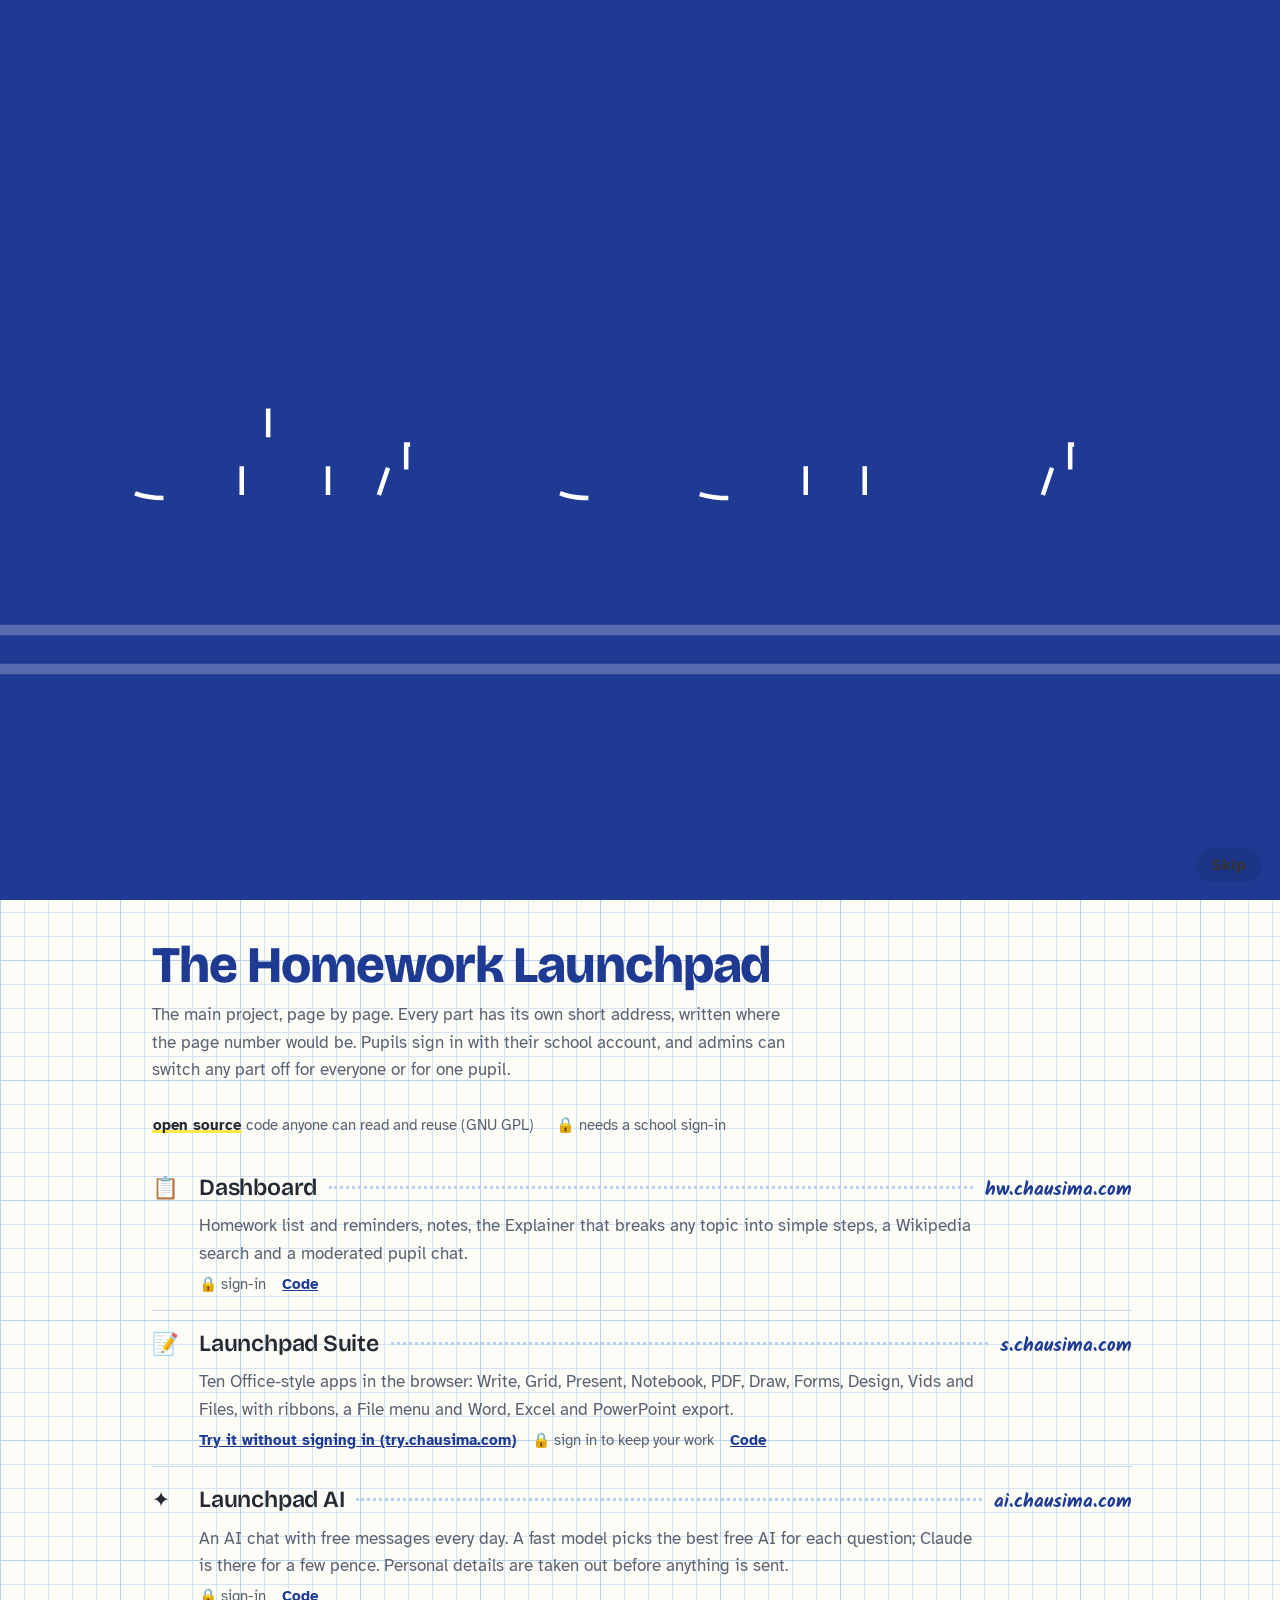
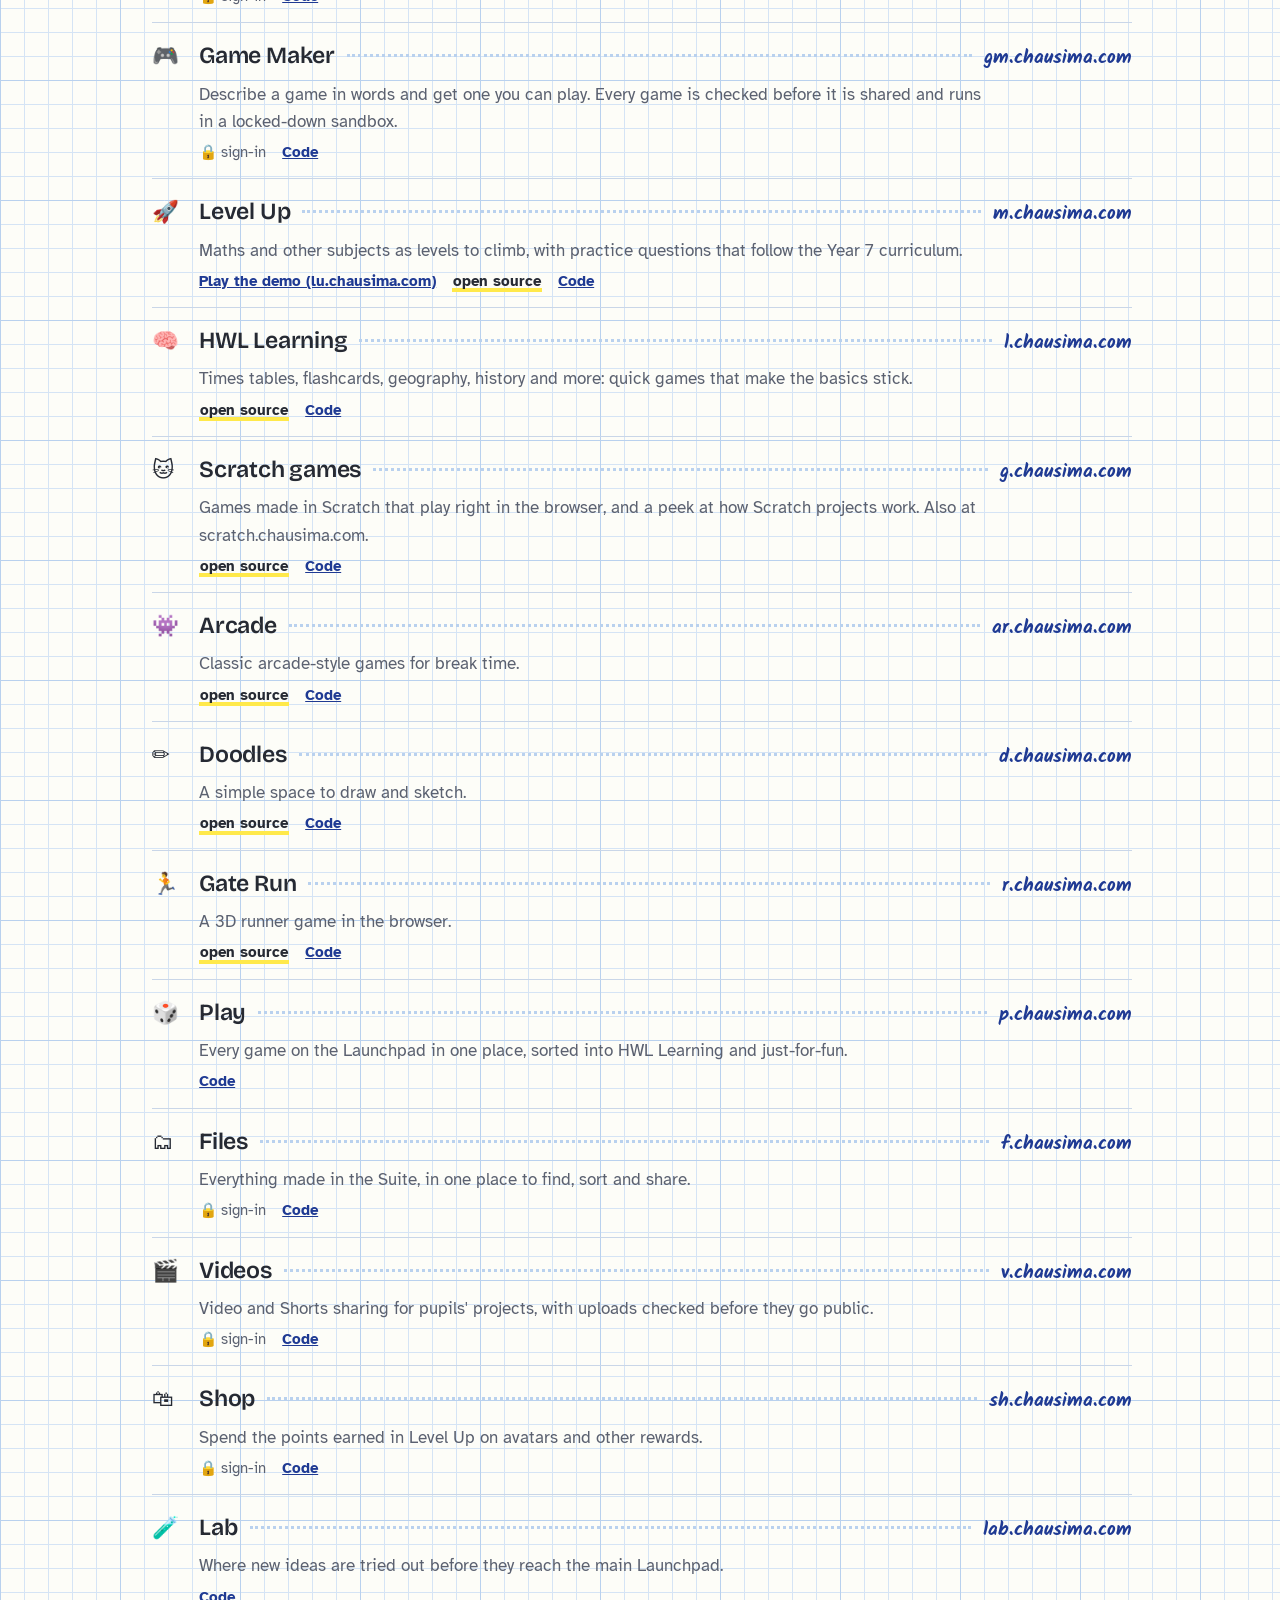
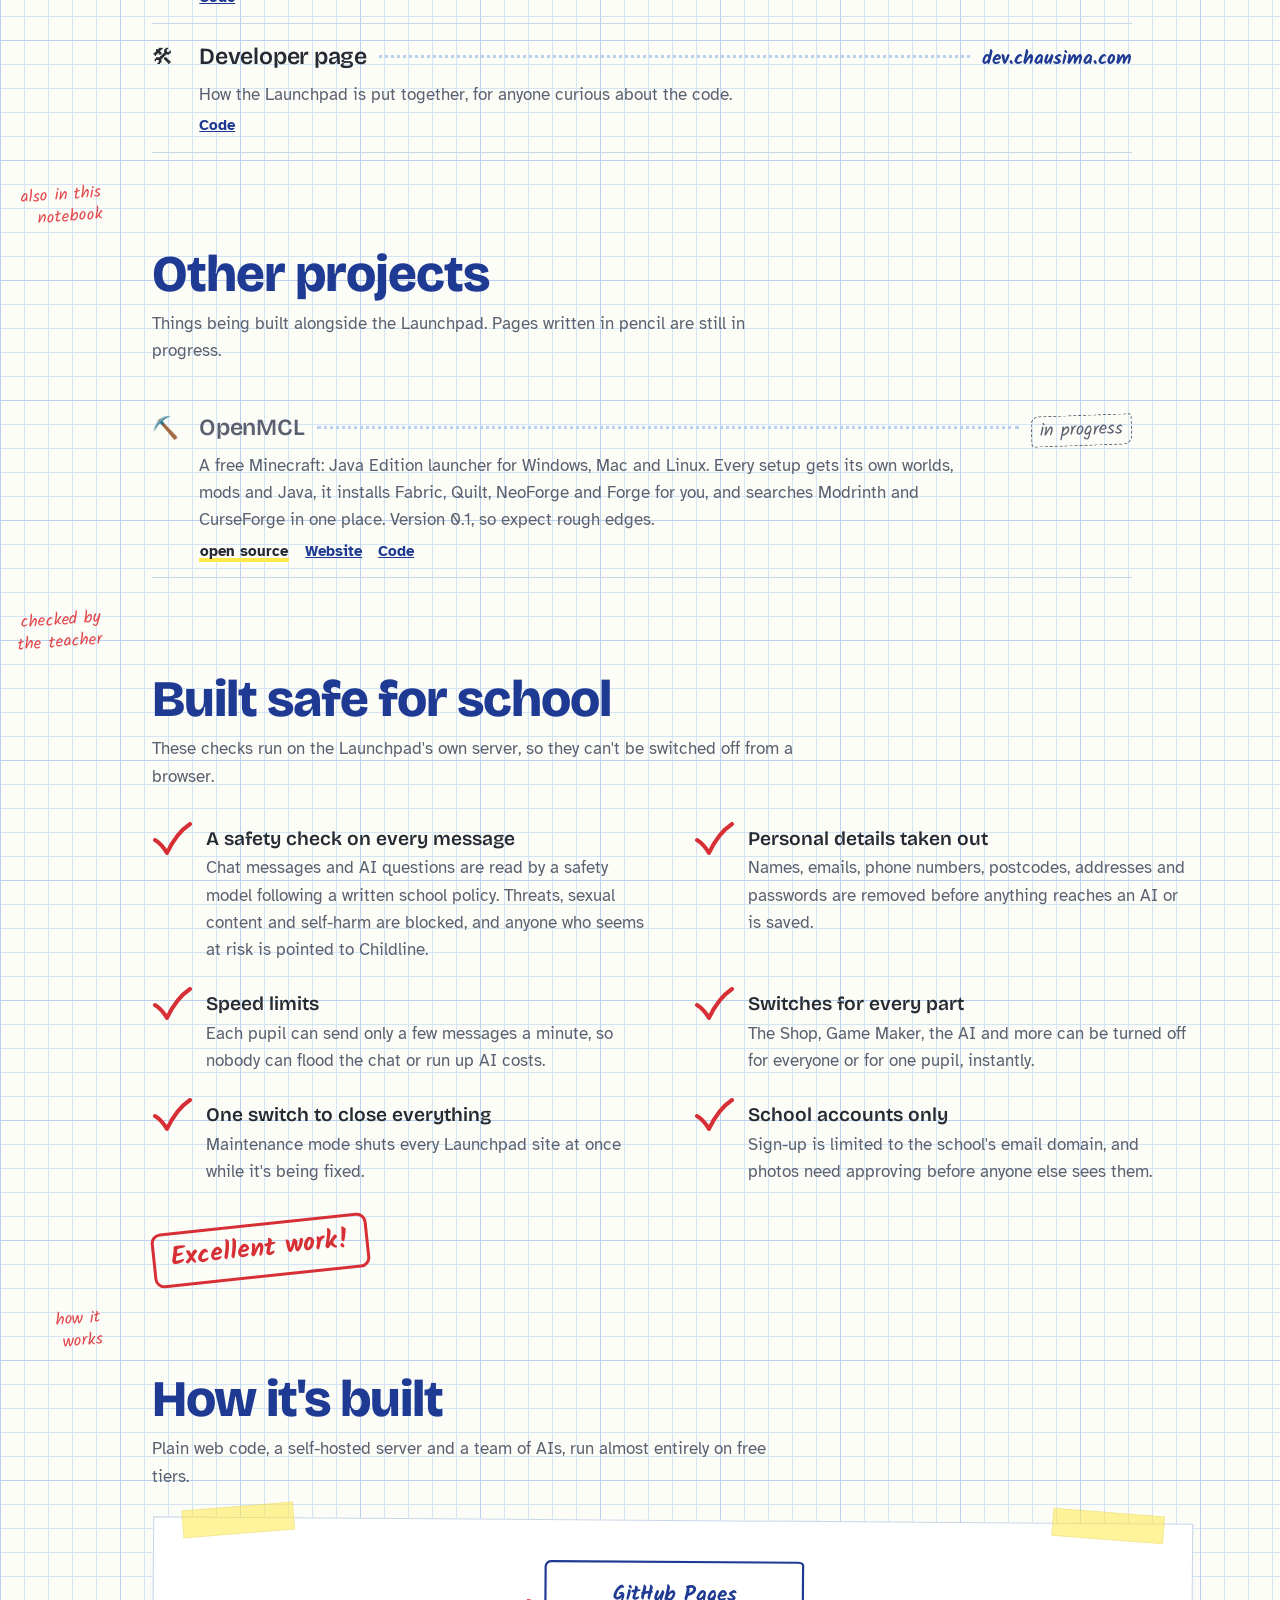
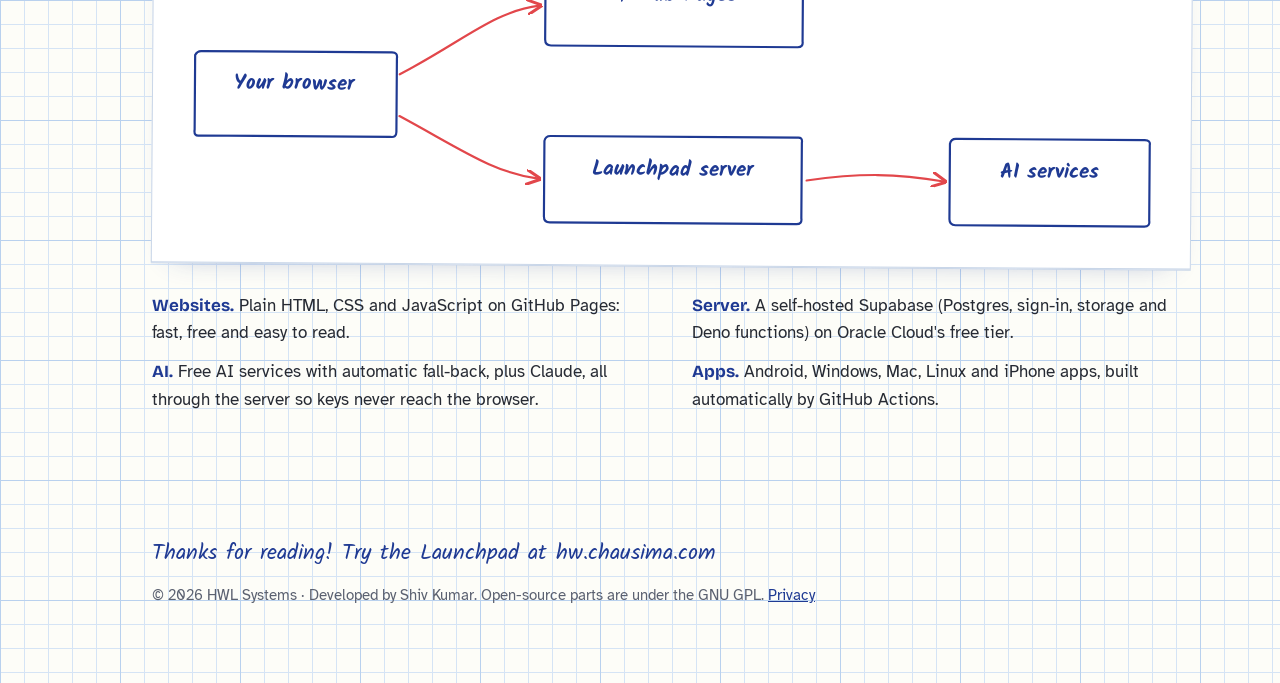
==== about/index.html @ e5446119 "New Chausima home: search, AI Mode, apps and sign-in, with a new intro; the old front page moves to " ====
<!DOCTYPE html>
<html lang="en-GB">
<head>
<meta charset="utf-8">
<meta name="viewport" content="width=device-width, initial-scale=1">
<title>Chausima</title>
<meta name="description" content="Chausima by HWL Systems: a notebook of projects starring the Homework Launchpad - homework tools, an Office-style Suite, an AI helper and HWL Learning.">
<link rel="icon" type="image/png" href="/favicon.png">
<meta name="theme-color" content="#1f3a93">
<link rel="preconnect" href="https://fonts.googleapis.com">
<link rel="preconnect" href="https://fonts.gstatic.com" crossorigin>
<link href="https://fonts.googleapis.com/css2?family=Bricolage+Grotesque:opsz,wght@12..96,400;12..96,600;12..96,800&family=Atkinson+Hyperlegible:ital,wght@0,400;0,700;1,400&family=Kalam:wght@400;700&display=swap" rel="stylesheet">
<style>
/* ---------- tokens: an exercise book (light) / a chalkboard (dark) ---------- */
:root{
  --paper:#fdfdf8; --grid:#d5e4f5; --grid-strong:#b9d1ee; --margin:#e2474b;
  --ink:#1f3a93; --graphite:#262a33; --soft:#5b6170; --hl:#ffe94a; --tick:#d62f35;
  --card:#ffffff; --line:#c9d6e8;
  --display:"Bricolage Grotesque",system-ui,sans-serif;
  --body:"Atkinson Hyperlegible",system-ui,sans-serif;
  --hand:"Kalam","Comic Sans MS",cursive;
  --m:112px; /* where the red margin line sits */
  color-scheme:light;
}
@media (prefers-color-scheme:dark){:root{
  --paper:#1d2a24; --grid:rgba(255,255,255,.05); --grid-strong:rgba(255,255,255,.09); --margin:#f07a7d;
  --ink:#f3f1e4; --graphite:#ecebe2; --soft:#aab4ad; --hl:#e8d34a; --tick:#ff8b8e;
  --card:#24332c; --line:rgba(255,255,255,.14); color-scheme:dark}}
*{box-sizing:border-box}
html{scroll-behavior:smooth}
body{margin:0;color:var(--graphite);font:17px/1.6 var(--body);
  background-color:var(--paper);
  background-image:
    linear-gradient(var(--grid-strong) 1px,transparent 1px),linear-gradient(90deg,var(--grid-strong) 1px,transparent 1px),
    linear-gradient(var(--grid) 1px,transparent 1px),linear-gradient(90deg,var(--grid) 1px,transparent 1px);
  background-size:120px 120px,120px 120px,24px 24px,24px 24px;}
body::before{content:"";position:fixed;top:0;bottom:0;left:var(--m);width:2px;background:var(--margin);opacity:.75;pointer-events:none;z-index:0}
a{color:var(--ink)}
:focus-visible{outline:3px solid var(--margin);outline-offset:3px;border-radius:4px}
.page{position:relative;z-index:1;padding-left:calc(var(--m) + 40px);padding-right:40px;max-width:1240px}
.note{font-family:var(--hand);color:var(--margin);font-size:1.15rem;line-height:1.3}
.skip{position:absolute;left:-999px}.skip:focus{left:16px;top:16px;background:var(--card);padding:8px 12px;z-index:9}

/* ---------- hero ---------- */
.hero{min-height:min(92vh,860px);display:grid;grid-template-columns:minmax(0,1.15fr) minmax(0,.85fr);align-items:center;gap:24px;padding-top:56px;padding-bottom:56px}
.cover{display:inline-grid;max-width:100%;box-sizing:border-box;grid-template-columns:auto minmax(0,1fr);gap:2px 14px;border:2px solid var(--ink);border-radius:6px;padding:12px 16px;background:var(--card);font-size:.95rem;margin-bottom:34px;transform:rotate(-1deg)}
.cover dt{color:var(--soft)}
.cover dd{margin:0;overflow-wrap:anywhere;min-width:0;font-family:var(--hand);color:var(--ink);font-size:1.12rem;border-bottom:1px dashed var(--line)}
h1{font-family:var(--display);font-weight:800;color:var(--ink);font-size:clamp(3.1rem,9vw,7.4rem);line-height:.9;letter-spacing:-.035em;margin:0 0 22px;font-variation-settings:"opsz" 96}
h1 .row{display:block}
h1 .row+.row{padding-left:.55em}
.lede{font-size:1.25rem;max-width:34em;margin:0 0 28px;color:var(--graphite)}
.actions{display:flex;flex-wrap:wrap;gap:14px;align-items:center}
.tab{display:inline-block;text-decoration:none;font-family:var(--display);font-weight:600;font-size:1.05rem;padding:12px 20px;border-radius:4px 4px 10px 4px;border:2px solid var(--ink)}
.tab.go{background:var(--ink);color:var(--paper)}
.tab.go:hover{transform:translateY(-1px)}
.tab.code{color:var(--ink);background:var(--card)}
.rocketbox{position:relative;height:min(78vh,640px)}
.rocketbox svg{position:absolute;inset:0;width:100%;height:100%;overflow:visible}
.pen{fill:none;stroke:var(--ink);stroke-width:3.2;stroke-linecap:round;stroke-linejoin:round}
.pen.red{stroke:var(--margin)}
.pen.thin{stroke-width:2}
.flame{fill:var(--hl);stroke:var(--margin);stroke-width:2.4;stroke-linejoin:round}
.trail{fill:none;stroke:var(--soft);stroke-width:2.4;stroke-dasharray:2 12;stroke-linecap:round}
.relaunch{position:absolute;right:0;bottom:-6px;background:none;border:0;cursor:pointer;padding:6px 4px}
.relaunch:hover{text-decoration:underline}
/* the one moment: draw, then lift off */
#rocket .draw{stroke-dasharray:var(--len);stroke-dashoffset:var(--len)}
.drawn #rocket .draw{animation:ink 1.1s cubic-bezier(.6,.1,.3,1) forwards;animation-delay:var(--d,0s)}
@keyframes ink{to{stroke-dashoffset:0}}
#ship{transform-box:view-box;transform-origin:200px 380px}
.flame,.trail{opacity:0}
.body{fill:var(--paper)}
.trailmask{stroke-dasharray:1110;stroke-dashoffset:1110}
.launch .flame{animation:flicker .12s steps(2) infinite alternate;opacity:1}
@keyframes flicker{to{transform:scaleY(1.18) translateY(3px)}}
.launch #ship{animation:lift 2.3s cubic-bezier(.55,0,.75,.2) .35s forwards}
@keyframes lift{0%{transform:translate(0,0)}8%{transform:translate(-2px,2px)}16%{transform:translate(2px,0)}100%{transform:translate(70px,-1100px) rotate(8deg)}}
.launch .trail{opacity:1}
.launch .trailmask{animation:reveal 2.3s cubic-bezier(.55,0,.75,.2) .35s forwards}
@keyframes reveal{to{stroke-dashoffset:0}}
.launch .padtext{animation:fade .6s 2.2s forwards}
.padtext{opacity:0}
@keyframes fade{to{opacity:1}}

/* ---------- sections ---------- */
section{padding:72px 0 24px}
h2{font-family:var(--display);font-weight:800;color:var(--ink);font-size:clamp(2rem,4.6vw,3.2rem);letter-spacing:-.02em;line-height:1;margin:0 0 10px}
.intro{max-width:38em;color:var(--soft);margin:0 0 30px}
.hasnote{position:relative}
.hasnote>.note.side{position:absolute;right:calc(100% + 50px);top:8px;width:92px;font-size:1.05rem;text-align:right;transform:rotate(-4deg)}

/* contents page */
.contents{list-style:none;margin:0;padding:0;max-width:980px}
.contents li{border-bottom:1px solid var(--line)}
.entry{display:grid;grid-template-columns:2.2rem minmax(0,auto) 1fr auto;align-items:baseline;gap:0 12px;padding:14px 0 6px}
.entry .ic{font-size:1.35rem;line-height:1}
.entry h3{margin:0;font-family:var(--display);font-weight:600;font-size:1.45rem;color:var(--graphite);letter-spacing:-.01em}
.entry .dots{border-bottom:3px dotted var(--grid-strong);transform:translateY(-6px);min-width:24px}
.entry .short{font-family:var(--hand);font-weight:700;color:var(--ink);font-size:1.2rem;text-decoration:none;white-space:nowrap}
.entry .short:hover{text-decoration:underline}
.desc{display:grid;grid-template-columns:2.2rem 1fr;gap:0 12px;padding:0 0 14px;color:var(--soft)}
.desc p{margin:0;max-width:46em}
.desc .meta{display:flex;flex-wrap:wrap;gap:6px 16px;margin-top:6px;font-size:.92rem}
.desc .meta a{font-weight:700}
.os{background:linear-gradient(transparent 80%,var(--hl) 80%,var(--hl) 96%,transparent 96%);color:var(--graphite);font-weight:700;padding:0 1px}
.login{color:var(--soft)}
.legend{display:flex;flex-wrap:wrap;gap:8px 22px;margin:0 0 18px;font-size:.95rem;color:var(--soft)}

/* marking: the safety section */
.marked{list-style:none;margin:0;padding:0;display:grid;grid-template-columns:repeat(auto-fit,minmax(min(100%,420px),1fr));gap:18px 44px;max-width:1040px}
.marked li{position:relative;padding:4px 0 4px 54px}
.marked svg.tick{position:absolute;left:0;top:2px;width:40px;height:34px}
.marked b{display:block;font-family:var(--display);font-weight:600;font-size:1.2rem;color:var(--graphite)}
.marked span{color:var(--soft)}
.stamp{display:inline-block;margin-top:34px;font-family:var(--hand);font-weight:700;color:var(--tick);font-size:1.6rem;border:3px solid var(--tick);border-radius:10px;padding:4px 16px;transform:rotate(-6deg)}

/* the stuck-in diagram */
.sheet{background:var(--card);border:1px solid var(--line);padding:22px 22px 14px;max-width:1040px;transform:rotate(.4deg);box-shadow:0 1px 0 var(--line),0 14px 30px -24px rgba(31,58,147,.45);position:relative}
.sheet::before,.sheet::after{content:"";position:absolute;top:-12px;width:110px;height:26px;background:rgba(255,233,74,.55);border:1px solid rgba(0,0,0,.05)}
.sheet::before{left:28px;transform:rotate(-5deg)}.sheet::after{right:28px;transform:rotate(4deg)}
.sheet svg{width:100%;height:auto;display:block}
.sheet text{font-family:var(--hand);fill:var(--graphite)}
.sheet .box{fill:none;stroke:var(--ink);stroke-width:2.2}
.sheet .arr{fill:none;stroke:var(--margin);stroke-width:2.2;stroke-linecap:round;marker-end:url(#head)}
.sheet .label{font-size:21px;font-weight:700;fill:var(--ink)}
.sheet .small{font-size:15px;fill:var(--soft)}
.stack{display:grid;grid-template-columns:repeat(auto-fit,minmax(min(100%,420px),1fr));gap:12px 40px;margin-top:26px;max-width:1040px}
.stack p{margin:0}
.stack b{font-family:var(--display);color:var(--ink)}

footer{padding:80px 0 60px;color:var(--soft);font-size:.95rem}
footer .note{font-size:1.4rem;color:var(--ink);margin-bottom:8px}


/* ---------- live question ---------- */
.quiz{position:relative;display:grid;grid-template-columns:auto 5.5rem auto auto;align-items:center;gap:8px 12px;margin-top:34px;padding:14px 18px;background:var(--card);border:2px dashed var(--line);border-radius:12px;max-width:31rem;transform:rotate(.6deg)}
.qhead{grid-column:1/-1;margin:0;color:var(--soft)}
@media (max-width:400px){.quiz{grid-template-columns:auto minmax(3rem,1fr) auto;padding:12px;gap:8px;max-width:100%;box-sizing:border-box}.qmark{position:absolute;right:6px;top:4px}}
.qq{font-family:var(--display);font-weight:800;font-size:1.9rem;color:var(--ink)}
.quiz input{font:700 1.6rem var(--hand);color:var(--ink);width:100%;border:0;border-bottom:2px solid var(--ink);background:transparent;padding:0 4px;text-align:center}
.quiz input:focus{outline:none;border-bottom-color:var(--margin)}
.qbtn{padding:8px 14px;font-size:.95rem}
.qmark{width:48px;height:40px}
.qmark svg{width:48px;height:40px}
.qmark path{fill:none;stroke:var(--tick);stroke-width:5;stroke-linecap:round;stroke-linejoin:round;stroke-dasharray:80;stroke-dashoffset:80;animation:ink .45s ease-out forwards}
.qmsg{grid-column:1/-1;margin:0;min-height:1.3em}
/* ---------- pen circle on the short links ---------- */
.short{position:relative}
.short svg.ring{position:absolute;left:-10px;top:-9px;width:calc(100% + 20px);height:calc(100% + 18px);pointer-events:none;overflow:visible}
.short svg.ring path{fill:none;stroke:var(--margin);stroke-width:2.4;stroke-linecap:round;stroke-dasharray:101;stroke-dashoffset:101;vector-effect:non-scaling-stroke;opacity:0}
.short:hover svg.ring path,.short:focus-visible svg.ring path{opacity:1}
.short:hover svg.ring path,.short:focus-visible svg.ring path{animation:ink .5s ease-out forwards}
/* ---------- draw on the page ---------- */
#ink{position:absolute;left:0;top:0;z-index:5;pointer-events:none;touch-action:auto}
.drawing #ink{pointer-events:auto;touch-action:none;cursor:crosshair}
.drawing .page{user-select:none}
.case{position:fixed;left:50%;bottom:16px;transform:translateX(-50%);z-index:8;display:flex;align-items:center;gap:4px;padding:6px 8px;background:var(--card);border:2px solid var(--ink);border-radius:999px;box-shadow:0 10px 26px -14px rgba(20,30,80,.55)}
.case button{border:0;background:transparent;color:var(--graphite);font:600 .9rem var(--body);height:40px;min-width:40px;padding:0 10px;border-radius:999px;cursor:pointer;display:flex;align-items:center;gap:6px}
.case button:hover{background:var(--grid)}
.case button[aria-pressed="true"]{background:var(--ink);color:var(--paper)}
.case .dot{width:14px;height:14px;border-radius:50%;display:inline-block;border:2px solid var(--paper)}
.case .sep{width:1px;height:24px;background:var(--line);margin:0 2px}
.case .lbl{white-space:nowrap}
@media (max-width:520px){.case .lbl{display:none}.case{gap:2px;padding:5px}}
@media print{.case,#ink{display:none}}

/* ---------- the rocket that pulls you back to the top ---------- */
.totop{position:fixed;right:18px;bottom:16px;z-index:9;width:58px;height:72px;border:0;background:transparent;cursor:pointer;padding:0;opacity:0;transform:translateY(20px);transition:opacity .25s,transform .25s;pointer-events:none}
.totop.show{opacity:1;transform:none;pointer-events:auto}
.totop svg{width:100%;height:100%;overflow:visible}
.totop .b,.tow .b{fill:var(--paper);stroke:var(--ink);stroke-width:3;stroke-linejoin:round}
.totop .f,.tow .f{fill:none;stroke:var(--margin);stroke-width:3;stroke-linejoin:round;stroke-linecap:round}
.totop .w,.tow .w{fill:none;stroke:var(--ink);stroke-width:2.4}
.totop:hover .b,.totop:focus-visible .b{fill:var(--hl)}
.totop .tip{position:absolute;right:64px;bottom:22px;white-space:nowrap;font-family:var(--hand);color:var(--margin);font-size:1.05rem;opacity:0;transition:opacity .2s}
.totop:hover .tip,.totop:focus-visible .tip{opacity:1}
.tow{position:fixed;z-index:9;pointer-events:none;width:58px;height:72px}
.tow svg{width:100%;height:100%;overflow:visible}
.tow .rope{position:absolute;left:50%;top:70px;width:0;border-left:3px dotted var(--soft);height:var(--rope,0px)}
.tow .flame2{fill:var(--hl);stroke:var(--margin);stroke-width:2;animation:flicker .1s steps(2) infinite alternate;transform-origin:29px 66px}
@media (max-width:520px){.totop{bottom:76px;right:12px}}

.pencil{font-family:var(--hand);font-size:1.15rem;color:var(--soft);white-space:nowrap;padding:0 8px;border:1.5px dashed var(--soft);border-radius:8px 3px 9px 4px;transform:rotate(-2deg);display:inline-block}
#more .entry h3{color:var(--soft)}

@media (max-width:900px){
  :root{--m:14px}
  body{background-size:96px 96px,96px 96px,24px 24px,24px 24px}
  .page{padding-left:34px;padding-right:18px}
  .hero{grid-template-columns:minmax(0,1fr);min-height:0;padding-top:28px}
  .rocketbox{height:420px;order:-1;margin:-10px 0 -30px}
  .hasnote>.note.side{position:static;display:block;width:auto;text-align:left;transform:none;margin-bottom:6px}
  .entry{grid-template-columns:1.8rem minmax(0,1fr) auto}
  .entry .dots{display:none}
  .desc{grid-template-columns:1.8rem 1fr}
}
@media (prefers-reduced-motion:reduce){
  html{scroll-behavior:auto}
  #rocket .draw{stroke-dashoffset:0!important;animation:none!important}
  .launch #ship,.launch .trailmask,.launch .flame,.launch .padtext{animation:none!important}
  .padtext{opacity:1}
}
</style>
</head>
<body>
<div style="position:relative;z-index:50;background:#17245c;color:#fff;font:600 15px/1.4 'Atkinson Hyperlegible',system-ui,sans-serif;text-align:center;padding:9px 16px">This is the story of how Chausima began. <a href="https://chausima.com/" style="color:#ffd84d">Visit the new Chausima</a></div>

<a class="skip" href="#parts">Skip to the contents</a>
<span data-chausima-apps style="position:fixed;top:10px;right:10px;z-index:50;background:var(--paper, #fff);border-radius:50%;box-shadow:0 1px 4px rgba(0,0,0,.15)"></span>
<div class="page">

<header class="hero">
  <div>
    <dl class="cover">
      <dt>Name</dt><dd>Chausima</dd>
      <dt>Subject</dt><dd>Things I built, starring the Homework Launchpad</dd>
      <dt>Made by</dt><dd>HWL Systems, from scratch</dd>
    </dl>
    <h1>Chausima</h1>
    <p class="lede">A notebook of projects designed, built and run by HWL Systems, from the Homework Launchpad to a Minecraft launcher. The biggest is the Homework Launchpad: homework tools, a ten-app Office-style Suite, an AI helper and HWL Learning, free for pupils to use. Go on, draw on the page.</p>
    <div class="actions">
      <a class="tab go" href="https://hw.chausima.com">Open the Launchpad</a>
      <a class="tab code" href="https://code.chausima.com">Read the code</a>
    </div>
    <form class="quiz" id="quiz" autocomplete="off">
      <p class="note qhead">Try a Brainstorm Maths question</p>
      <label for="qa" class="qq" id="qq">7 × 8 =</label>
      <input id="qa" inputmode="numeric" pattern="[0-9]*" maxlength="4" aria-describedby="qmsg">
      <button type="submit" class="tab go qbtn">Check</button>
      <span class="qmark" id="qmark" aria-hidden="true"></span>
      <p class="qmsg note" id="qmsg" role="status"></p>
    </form>
  </div>

  <div class="rocketbox" aria-hidden="true">
    <svg id="rocket" viewBox="0 0 400 640" role="img">
      <!-- the launch trail, revealed as the rocket climbs -->
      <defs><mask id="tm" maskUnits="userSpaceOnUse" x="-200" y="-900" width="800" height="1500"><path class="trailmask" d="M200 470 L 270 -630" stroke="#fff" stroke-width="14" fill="none"/></mask></defs>
      <path class="trail" mask="url(#tm)" d="M200 470 L 270 -630"/>
      <g id="ship">
        <path class="flame" d="M184 446 Q200 520 216 446 Q208 470 200 492 Q192 470 184 446Z"/>
        <!-- body -->
        <path class="pen draw body" style="--len:760;--d:.0s" d="M200 150 C 240 190, 252 260, 248 330 L 246 440 L 154 440 L 152 330 C 148 260, 160 190, 200 150 Z"/>
        <!-- window -->
        <circle class="pen draw" style="--len:190;--d:.55s" cx="200" cy="262" r="28"/>
        <circle class="pen thin draw" style="--len:120;--d:.75s" cx="200" cy="262" r="17"/>
        <!-- fins -->
        <path class="pen red draw" style="--len:260;--d:.85s" d="M154 360 L 112 420 L 116 452 L 154 432"/>
        <path class="pen red draw" style="--len:260;--d:.95s" d="M246 360 L 288 420 L 284 452 L 246 432"/>
        <!-- nozzle and stripes -->
        <path class="pen draw" style="--len:140;--d:1.05s" d="M176 440 L 182 456 L 218 456 L 224 440"/>
        <path class="pen thin draw" style="--len:110;--d:1.15s" d="M156 330 Q 200 342 244 330"/>
        <path class="pen thin draw" style="--len:110;--d:1.2s" d="M154 378 Q 200 390 246 378"/>
      </g>
      <!-- the pad -->
      <path class="pen draw" style="--len:330;--d:1.3s" d="M60 500 L 340 500"/>
      <path class="pen thin draw" style="--len:180;--d:1.45s" d="M110 500 L 140 540 M 290 500 L 260 540 M 140 540 L 260 540"/>
      <text class="note padtext" x="200" y="590" text-anchor="middle">lift-off!</text>
    </svg>
    <button class="relaunch note" type="button" id="again">launch it again ↺</button>
  </div>
</header>

<main id="main">
<section id="parts" class="hasnote">
  <span class="note side">contents</span>
  <h2>The Homework Launchpad</h2>
  <p class="intro">The main project, page by page. Every part has its own short address, written where the page number would be. Pupils sign in with their school account, and admins can switch any part off for everyone or for one pupil.</p>
  <div class="legend"><span><span class="os">open source</span> code anyone can read and reuse (GNU GPL)</span><span class="login">🔒 needs a school sign-in</span></div>
  <ol class="contents">
    <li><div class="entry"><span class="ic">📋</span><h3>Dashboard</h3><span class="dots"></span><a class="short" href="https://hw.chausima.com">hw.chausima.com</a></div>
      <div class="desc"><span></span><div><p>Homework list and reminders, notes, the Explainer that breaks any topic into simple steps, a Wikipedia search and a moderated pupil chat.</p><div class="meta"><span class="login">🔒 sign-in</span><a href="https://code.chausima.com/#/heh-homework">Code</a></div></div></div></li>
    <li><div class="entry"><span class="ic">📝</span><h3>Launchpad Suite</h3><span class="dots"></span><a class="short" href="https://s.chausima.com">s.chausima.com</a></div>
      <div class="desc"><span></span><div><p>Ten Office-style apps in the browser: Write, Grid, Present, Notebook, PDF, Draw, Forms, Design, Vids and Files, with ribbons, a File menu and Word, Excel and PowerPoint export.</p><div class="meta"><a href="https://try.chausima.com">Try it without signing in (try.chausima.com)</a><span class="login">🔒 sign in to keep your work</span><a href="https://code.chausima.com/#/heh-suite">Code</a></div></div></div></li>
    <li><div class="entry"><span class="ic">✦</span><h3>Launchpad AI</h3><span class="dots"></span><a class="short" href="https://ai.chausima.com">ai.chausima.com</a></div>
      <div class="desc"><span></span><div><p>An AI chat with free messages every day. A fast model picks the best free AI for each question; Claude is there for a few pence. Personal details are taken out before anything is sent.</p><div class="meta"><span class="login">🔒 sign-in</span><a href="https://code.chausima.com/#/heh-ai">Code</a></div></div></div></li>
    <li><div class="entry"><span class="ic">🎮</span><h3>Game Maker</h3><span class="dots"></span><a class="short" href="https://gm.chausima.com">gm.chausima.com</a></div>
      <div class="desc"><span></span><div><p>Describe a game in words and get one you can play. Every game is checked before it is shared and runs in a locked-down sandbox.</p><div class="meta"><span class="login">🔒 sign-in</span><a href="https://code.chausima.com/#/heh-sandbox">Code</a></div></div></div></li>
    <li><div class="entry"><span class="ic">🚀</span><h3>Level Up</h3><span class="dots"></span><a class="short" href="https://m.chausima.com">m.chausima.com</a></div>
      <div class="desc"><span></span><div><p>Maths and other subjects as levels to climb, with practice questions that follow the Year 7 curriculum.</p><div class="meta"><a href="https://lu.chausima.com">Play the demo (lu.chausima.com)</a><span class="os">open source</span><a href="https://code.chausima.com/#/heh-launchpad-learn">Code</a></div></div></div></li>
    <li><div class="entry"><span class="ic">🧠</span><h3>HWL Learning</h3><span class="dots"></span><a class="short" href="https://l.chausima.com">l.chausima.com</a></div>
      <div class="desc"><span></span><div><p>Times tables, flashcards, geography, history and more: quick games that make the basics stick.</p><div class="meta"><span class="os">open source</span><a href="https://code.chausima.com/#/heh-launchpad-learn">Code</a></div></div></div></li>
    <li><div class="entry"><span class="ic">🐱</span><h3>Scratch games</h3><span class="dots"></span><a class="short" href="https://g.chausima.com">g.chausima.com</a></div>
      <div class="desc"><span></span><div><p>Games made in Scratch that play right in the browser, and a peek at how Scratch projects work. Also at scratch.chausima.com.</p><div class="meta"><span class="os">open source</span><a href="https://code.chausima.com/#/heh-launchpad-scratch">Code</a></div></div></div></li>
    <li><div class="entry"><span class="ic">👾</span><h3>Arcade</h3><span class="dots"></span><a class="short" href="https://ar.chausima.com">ar.chausima.com</a></div>
      <div class="desc"><span></span><div><p>Classic arcade-style games for break time.</p><div class="meta"><span class="os">open source</span><a href="https://code.chausima.com/#/heh-arcade">Code</a></div></div></div></li>
    <li><div class="entry"><span class="ic">✏️</span><h3>Doodles</h3><span class="dots"></span><a class="short" href="https://d.chausima.com">d.chausima.com</a></div>
      <div class="desc"><span></span><div><p>A simple space to draw and sketch.</p><div class="meta"><span class="os">open source</span><a href="https://code.chausima.com/#/heh-doodles">Code</a></div></div></div></li>
    <li><div class="entry"><span class="ic">🏃</span><h3>Gate Run</h3><span class="dots"></span><a class="short" href="https://r.chausima.com">r.chausima.com</a></div>
      <div class="desc"><span></span><div><p>A 3D runner game in the browser.</p><div class="meta"><span class="os">open source</span><a href="https://code.chausima.com/#/heh-launchpad-game">Code</a></div></div></div></li>
    <li><div class="entry"><span class="ic">🎲</span><h3>Play</h3><span class="dots"></span><a class="short" href="https://p.chausima.com">p.chausima.com</a></div>
      <div class="desc"><span></span><div><p>Every game on the Launchpad in one place, sorted into HWL Learning and just-for-fun.</p><div class="meta"><a href="https://code.chausima.com/#/heh-play">Code</a></div></div></div></li>
    <li><div class="entry"><span class="ic">🗂</span><h3>Files</h3><span class="dots"></span><a class="short" href="https://f.chausima.com">f.chausima.com</a></div>
      <div class="desc"><span></span><div><p>Everything made in the Suite, in one place to find, sort and share.</p><div class="meta"><span class="login">🔒 sign-in</span><a href="https://code.chausima.com/#/heh-files">Code</a></div></div></div></li>
    <li><div class="entry"><span class="ic">🎬</span><h3>Videos</h3><span class="dots"></span><a class="short" href="https://v.chausima.com">v.chausima.com</a></div>
      <div class="desc"><span></span><div><p>Video and Shorts sharing for pupils' projects, with uploads checked before they go public.</p><div class="meta"><span class="login">🔒 sign-in</span><a href="https://code.chausima.com/#/heh-hosting">Code</a></div></div></div></li>
    <li><div class="entry"><span class="ic">🛍</span><h3>Shop</h3><span class="dots"></span><a class="short" href="https://sh.chausima.com">sh.chausima.com</a></div>
      <div class="desc"><span></span><div><p>Spend the points earned in Level Up on avatars and other rewards.</p><div class="meta"><span class="login">🔒 sign-in</span><a href="https://code.chausima.com/#/heh-shop">Code</a></div></div></div></li>
    <li><div class="entry"><span class="ic">🧪</span><h3>Lab</h3><span class="dots"></span><a class="short" href="https://lab.chausima.com">lab.chausima.com</a></div>
      <div class="desc"><span></span><div><p>Where new ideas are tried out before they reach the main Launchpad.</p><div class="meta"><a href="https://code.chausima.com/#/heh-launchpad-lab">Code</a></div></div></div></li>
    <li><div class="entry"><span class="ic">🛠</span><h3>Developer page</h3><span class="dots"></span><a class="short" href="https://dev.chausima.com">dev.chausima.com</a></div>
      <div class="desc"><span></span><div><p>How the Launchpad is put together, for anyone curious about the code.</p><div class="meta"><a href="https://code.chausima.com/#/silocell.github.io">Code</a></div></div></div></li>
  </ol>
</section>

<section id="more" class="hasnote">
  <span class="note side">also in this notebook</span>
  <h2>Other projects</h2>
  <p class="intro">Things being built alongside the Launchpad. Pages written in pencil are still in progress.</p>
  <ol class="contents">
    <li><div class="entry"><span class="ic">⛏️</span><h3>OpenMCL</h3><span class="dots"></span><span class="pencil">in progress</span></div>
      <div class="desc"><span></span><div><p>A free Minecraft: Java Edition launcher for Windows, Mac and Linux. Every setup gets its own worlds, mods and Java, it installs Fabric, Quilt, NeoForge and Forge for you, and searches Modrinth and CurseForge in one place. Version 0.1, so expect rough edges.</p><div class="meta"><span class="os">open source</span><a href="https://silocell.github.io/OpenMCL-Launcher/">Website</a><a href="https://code.chausima.com/#/OpenMCL-Launcher">Code</a></div></div></div></li>
  </ol>
</section>

<section id="safety" class="hasnote">
  <span class="note side">checked by the teacher</span>
  <h2>Built safe for school</h2>
  <p class="intro">These checks run on the Launchpad's own server, so they can't be switched off from a browser.</p>
  <svg width="0" height="0" style="position:absolute"><defs><symbol id="t" viewBox="0 0 40 34"><path d="M3 18 C 8 21, 12 26, 15 31 C 21 18, 29 8, 38 2" fill="none" stroke="var(--tick)" stroke-width="4" stroke-linecap="round" stroke-linejoin="round"/></symbol></defs></svg>
  <ul class="marked">
    <li><svg class="tick" aria-hidden="true"><use href="#t"/></svg><b>A safety check on every message</b><span>Chat messages and AI questions are read by a safety model following a written school policy. Threats, sexual content and self-harm are blocked, and anyone who seems at risk is pointed to Childline.</span></li>
    <li><svg class="tick" aria-hidden="true"><use href="#t"/></svg><b>Personal details taken out</b><span>Names, emails, phone numbers, postcodes, addresses and passwords are removed before anything reaches an AI or is saved.</span></li>
    <li><svg class="tick" aria-hidden="true"><use href="#t"/></svg><b>Speed limits</b><span>Each pupil can send only a few messages a minute, so nobody can flood the chat or run up AI costs.</span></li>
    <li><svg class="tick" aria-hidden="true"><use href="#t"/></svg><b>Switches for every part</b><span>The Shop, Game Maker, the AI and more can be turned off for everyone or for one pupil, instantly.</span></li>
    <li><svg class="tick" aria-hidden="true"><use href="#t"/></svg><b>One switch to close everything</b><span>Maintenance mode shuts every Launchpad site at once while it's being fixed.</span></li>
    <li><svg class="tick" aria-hidden="true"><use href="#t"/></svg><b>School accounts only</b><span>Sign-up is limited to the school's email domain, and photos need approving before anyone else sees them.</span></li>
  </ul>
  <span class="stamp" aria-hidden="true">Excellent work!</span>
</section>

<section id="built" class="hasnote">
  <span class="note side">how it works</span>
  <h2>How it's built</h2>
  <p class="intro">Plain web code, a self-hosted server and a team of AIs, run almost entirely on free tiers.</p>
  <div class="sheet" role="img" aria-label="Diagram: a pupil's browser or app loads the websites from GitHub Pages, and talks to the Launchpad server on Oracle Cloud, which runs Supabase and asks the AI services.">
    <svg viewBox="0 0 1000 310" aria-hidden="true">
      <defs><marker id="head" viewBox="0 0 10 10" refX="8" refY="5" markerWidth="7" markerHeight="7" orient="auto-start-reverse"><path d="M0 0 L10 5 L0 10" fill="none" stroke="var(--margin)" stroke-width="2"/></marker></defs>
      <path class="box" d="M20 116 q2 -4 6 -4 h192 q6 0 5 6 v74 q0 6 -6 5 h-192 q-6 1 -5 -6z"/>
      <text class="label" x="120" y="150" text-anchor="middle">Your browser</text>
      <text class="small" x="120" y="176" text-anchor="middle">or the Launchpad app</text>
      <path class="box" d="M372 24 q1 -5 6 -5 h248 q6 0 5 5 v74 q1 6 -5 6 h-248 q-6 0 -6 -6z"/>
      <text class="label" x="502" y="58" text-anchor="middle">GitHub Pages</text>
      <text class="small" x="502" y="84" text-anchor="middle">every website, one repo each</text>
      <path class="box" d="M372 200 q1 -5 6 -5 h248 q6 -1 5 5 v76 q1 6 -5 6 h-248 q-6 0 -6 -6z"/>
      <text class="label" x="502" y="234" text-anchor="middle">Launchpad server</text>
      <text class="small" x="502" y="260" text-anchor="middle">Supabase on Oracle Cloud</text>
      <path class="box" d="M780 200 q1 -5 6 -5 h190 q6 0 5 5 v76 q1 6 -5 6 h-190 q-6 0 -6 -6z"/>
      <text class="label" x="880" y="234" text-anchor="middle">AI services</text>
      <text class="small" x="880" y="260" text-anchor="middle">Groq, OpenRouter and more</text>
      <path class="arr" d="M226 134 C 290 100, 320 70, 366 64"/>
      <path class="arr" d="M226 176 C 290 210, 320 232, 366 238"/>
      <path class="arr" d="M636 238 C 690 230, 726 230, 774 238"/>
      <text class="small" x="262" y="86">pages</text>
      <text class="small" x="196" y="262">sign-in, data, safety checks</text>
      <text class="small" x="652" y="218">keys stay here</text>
    </svg>
  </div>
  <div class="stack">
    <p><b>Websites.</b> Plain HTML, CSS and JavaScript on GitHub Pages: fast, free and easy to read.</p>
    <p><b>Server.</b> A self-hosted Supabase (Postgres, sign-in, storage and Deno functions) on Oracle Cloud's free tier.</p>
    <p><b>AI.</b> Free AI services with automatic fall-back, plus Claude, all through the server so keys never reach the browser.</p>
    <p><b>Apps.</b> Android, Windows, Mac, Linux and iPhone apps, built automatically by GitHub Actions.</p>
  </div>
</section>
</main>

<footer>
  <p class="note">Thanks for reading! Try the Launchpad at hw.chausima.com</p>
  <p>© 2026 HWL Systems · Developed by Shiv Kumar. Open-source parts are under the GNU GPL. <a href="https://civilinitiatives.org/privacy.html">Privacy</a></p>
</footer>
</div>

<button type="button" class="totop" id="toTop" aria-label="Back to the top"><svg viewBox="0 0 58 72" aria-hidden="true"><path class="f" d="M14 44 L5 58 L16 56 M44 44 L53 58 L42 56"/><path class="b" d="M29 4 C 41 14, 44 30, 43 44 L 42 58 L 16 58 L 15 44 C 14 30, 17 14, 29 4 Z"/><circle class="w" cx="29" cy="28" r="7"/></svg><span class="tip">back to the top!</span></button>
<canvas id="ink" aria-hidden="true"></canvas>
<div class="case" role="toolbar" aria-label="Draw on the page">
  <button type="button" id="penToggle" aria-pressed="false" title="Draw on the page (D)">✏️<span class="lbl">Draw</span></button>
  <span class="sep"></span>
  <button type="button" data-pen="ink" aria-pressed="true" title="Blue pen"><span class="dot" style="background:#1f3a93"></span><span class="lbl">Pen</span></button>
  <button type="button" data-pen="red" aria-pressed="false" title="Red pen"><span class="dot" style="background:#e2474b"></span><span class="lbl">Red</span></button>
  <button type="button" data-pen="hl" aria-pressed="false" title="Highlighter"><span class="dot" style="background:#ffe94a"></span><span class="lbl">Highlight</span></button>
  <button type="button" data-pen="rub" aria-pressed="false" title="Rubber">🧽<span class="lbl">Rubber</span></button>
  <span class="sep"></span>
  <button type="button" id="clearInk" title="Rub everything out">🗑<span class="lbl">Clear</span></button>
</div>

<script>
(function(){
  var root = document.documentElement, reduce = matchMedia("(prefers-reduced-motion: reduce)").matches;
  function go(){
    root.classList.remove("drawn","launch"); void root.offsetWidth;
    root.classList.add("drawn");
    if(reduce) return;
    setTimeout(function(){ root.classList.add("launch"); }, 1900);
  }
  addEventListener("load", function(){ setTimeout(go, 250); });
  document.getElementById("again").addEventListener("click", go);
  if(reduce) document.getElementById("again").hidden = true;
})();
</script>

<script>
/* the Level Up question: times tables, marked in red pen */
(function(){
  var f = document.getElementById("quiz"), q = document.getElementById("qq"), a = document.getElementById("qa"),
      msg = document.getElementById("qmsg"), mark = document.getElementById("qmark"), x = 7, y = 8, right = 0;
  function next(){ x = 3 + Math.floor(Math.random() * 10); y = 3 + Math.floor(Math.random() * 10); q.textContent = x + " \u00d7 " + y + " ="; a.value = ""; }
  f.addEventListener("submit", function(e){
    e.preventDefault();
    var v = parseInt(a.value, 10);
    if(isNaN(v)){ msg.textContent = "Type a number first."; a.focus(); return; }
    if(v === x * y){
      right++;
      mark.innerHTML = '<svg viewBox="0 0 48 40"><path d="M4 22 C 10 26, 14 31, 18 36 C 25 21, 34 10, 45 3"/></svg>';
      msg.textContent = right === 1 ? "Correct! +10 points. Here's another." : "Correct again! That's " + right + " in a row.";
      setTimeout(function(){ mark.innerHTML = ""; next(); a.focus(); }, 1100);
    } else {
      right = 0; mark.innerHTML = "";
      msg.textContent = "Not quite: " + x + " \u00d7 " + y + " is " + (x * y) + ". Try this one.";
      setTimeout(function(){ next(); a.focus(); }, 1500);
    }
  });
})();

/* pen circles around the short links */
(function(){
  var d = "M8 22 C 6 8, 40 3, 70 4 C 110 5, 170 4, 196 14 C 208 22, 196 36, 150 38 C 100 41, 30 41, 12 32 C 4 27, 9 16, 20 12";
  Array.prototype.forEach.call(document.querySelectorAll(".short"), function(el){
    el.insertAdjacentHTML("beforeend", '<svg class="ring" viewBox="0 0 210 44" preserveAspectRatio="none" aria-hidden="true"><path pathLength="100" d="' + d + '"/></svg>');
  });
})();

/* draw on the page: strokes stay in this browser only */
(function(){
  var root = document.documentElement, c = document.getElementById("ink"), ctx = c.getContext("2d"),
      toggle = document.getElementById("penToggle"), KEY = "chausima.ink", strokes = [], cur = null, tool = "ink", on = false;
  var COL = { ink:"#1f3a93", red:"#e2474b", hl:"rgba(255,233,74,.55)" };
  try{ strokes = JSON.parse(localStorage.getItem(KEY) || "[]"); }catch(e){ strokes = []; }
  function save(){ try{ localStorage.setItem(KEY, JSON.stringify(strokes.slice(-400))); }catch(e){} }
  function size(){
    var pg = document.querySelector(".page"), w = document.documentElement.clientWidth, h = pg.offsetTop + pg.offsetHeight, r = window.devicePixelRatio || 1;
    c.style.width = w + "px"; c.style.height = h + "px"; c.width = Math.round(w * r); c.height = Math.round(h * r);
    ctx.setTransform(r, 0, 0, r, 0, 0); redraw();
  }
  function paint(s){
    if(!s.p.length) return;
    ctx.save();
    var dark = matchMedia("(prefers-color-scheme: dark)").matches;
    ctx.globalCompositeOperation = s.t === "hl" && !dark ? "multiply" : "source-over";
    ctx.strokeStyle = s.t === "ink" && matchMedia("(prefers-color-scheme: dark)").matches ? "#f3f1e4" : COL[s.t];
    ctx.lineWidth = s.t === "hl" ? 18 : 3; ctx.lineCap = "round"; ctx.lineJoin = "round";
    ctx.beginPath(); ctx.moveTo(s.p[0][0], s.p[0][1]);
    for(var i = 1; i < s.p.length - 1; i++){ var mx = (s.p[i][0] + s.p[i+1][0]) / 2, my = (s.p[i][1] + s.p[i+1][1]) / 2; ctx.quadraticCurveTo(s.p[i][0], s.p[i][1], mx, my); }
    if(s.p.length === 1) ctx.lineTo(s.p[0][0] + .1, s.p[0][1]); else ctx.lineTo(s.p[s.p.length-1][0], s.p[s.p.length-1][1]);
    ctx.stroke(); ctx.restore();
  }
  function redraw(){ ctx.clearRect(0, 0, c.width, c.height); strokes.forEach(paint); if(cur && cur.p) paint(cur); }
  function pt(e){ var r = c.getBoundingClientRect(); return [Math.round(e.clientX - r.left), Math.round(e.clientY - r.top)]; }
  function rub(p){
    var before = strokes.length;
    strokes = strokes.filter(function(s){ return !s.p.some(function(q){ return Math.abs(q[0]-p[0]) < 14 && Math.abs(q[1]-p[1]) < 14; }); });
    if(strokes.length !== before){ redraw(); save(); }
  }
  c.addEventListener("pointerdown", function(e){
    if(!on) return; c.setPointerCapture(e.pointerId);
    if(tool === "rub"){ cur = { rub:true }; rub(pt(e)); return; }
    cur = { t:tool, p:[pt(e)] }; redraw();
  });
  c.addEventListener("pointermove", function(e){
    if(!cur) return;
    if(cur.rub){ rub(pt(e)); return; }
    cur.p.push(pt(e)); redraw();
  });
  function end(){ if(cur && !cur.rub && cur.p.length){ strokes.push(cur); save(); } cur = null; }
  c.addEventListener("pointerup", end); c.addEventListener("pointercancel", end);
  function setOn(v){ on = v; root.classList.toggle("drawing", v); toggle.setAttribute("aria-pressed", String(v)); toggle.querySelector(".lbl").textContent = v ? "Drawing" : "Draw"; }
  toggle.addEventListener("click", function(){ setOn(!on); });
  Array.prototype.forEach.call(document.querySelectorAll("[data-pen]"), function(b){
    b.addEventListener("click", function(){
      tool = b.dataset.pen; setOn(true);
      Array.prototype.forEach.call(document.querySelectorAll("[data-pen]"), function(x){ x.setAttribute("aria-pressed", String(x === b)); });
    });
  });
  document.getElementById("clearInk").addEventListener("click", function(){ strokes = []; save(); redraw(); });
  document.addEventListener("keydown", function(e){
    if(e.target.closest("input,textarea")) return;
    if(e.key === "d" || e.key === "D") setOn(!on);
    if(e.key === "Escape" && on) setOn(false);
  });
  addEventListener("resize", size); addEventListener("load", size); size();
})();
</script>

<script>
/* the rocket pulls you back to the top */
(function(){
  var btn = document.getElementById("toTop"), reduce = matchMedia("(prefers-reduced-motion: reduce)").matches, busy = false;
  var FLAME = '<path class="flame2" d="M21 60 Q29 86 37 60 Q33 70 29 78 Q25 70 21 60Z"/>';
  function show(){ btn.classList.toggle("show", scrollY > innerHeight * .8 && !busy); }
  addEventListener("scroll", show, { passive:true }); show();
  btn.addEventListener("click", function(){
    if(busy) return;
    var start = scrollY;
    if(reduce || start < 10){ scrollTo(0, 0); afterTop(); return; }
    busy = true; btn.classList.remove("show");
    var r = btn.getBoundingClientRect(), ship = document.createElement("div");
    ship.className = "tow"; ship.style.left = r.left + "px"; ship.style.top = r.top + "px";
    ship.innerHTML = btn.querySelector("svg").outerHTML.replace("</svg>", FLAME + "</svg>") + '<span class="rope"></span>';
    document.body.appendChild(ship);
    var rope = ship.querySelector(".rope"), t0 = performance.now(), D = 1300, top0 = r.top;
    root().style.scrollBehavior = "auto";
    (function step(now){
      var t = Math.min(1, (now - t0) / D), e = t < .18 ? 0 : Math.pow((t - .18) / .82, 2.2);  // a short rumble, then it speeds up
      var shake = t < .18 ? (Math.random() - .5) * 3 : 0;
      var y = top0 - e * (top0 + 90);
      ship.style.transform = "translate(" + shake + "px," + (y - top0) + "px)";
      rope.style.setProperty("--rope", Math.max(0, innerHeight - (y + 70)) + "px");
      scrollTo(0, start * (1 - e));
      if(t < 1) requestAnimationFrame(step);
      else { ship.remove(); scrollTo(0, 0); busy = false; root().style.scrollBehavior = ""; afterTop(); }
    })(t0);
  });
  function root(){ return document.documentElement; }
  function afterTop(){ var a = document.getElementById("again"); if(a && !reduce) setTimeout(function(){ a.click(); }, 150); show(); }
})();
</script>
<script src="brand-intro.js?b=20261115a"></script>
<script>if (window.BrandIntro) BrandIntro.play("site");</script>
<script src="https://chausima.com/apps.js?v=1" defer></script>
</body>
</html>
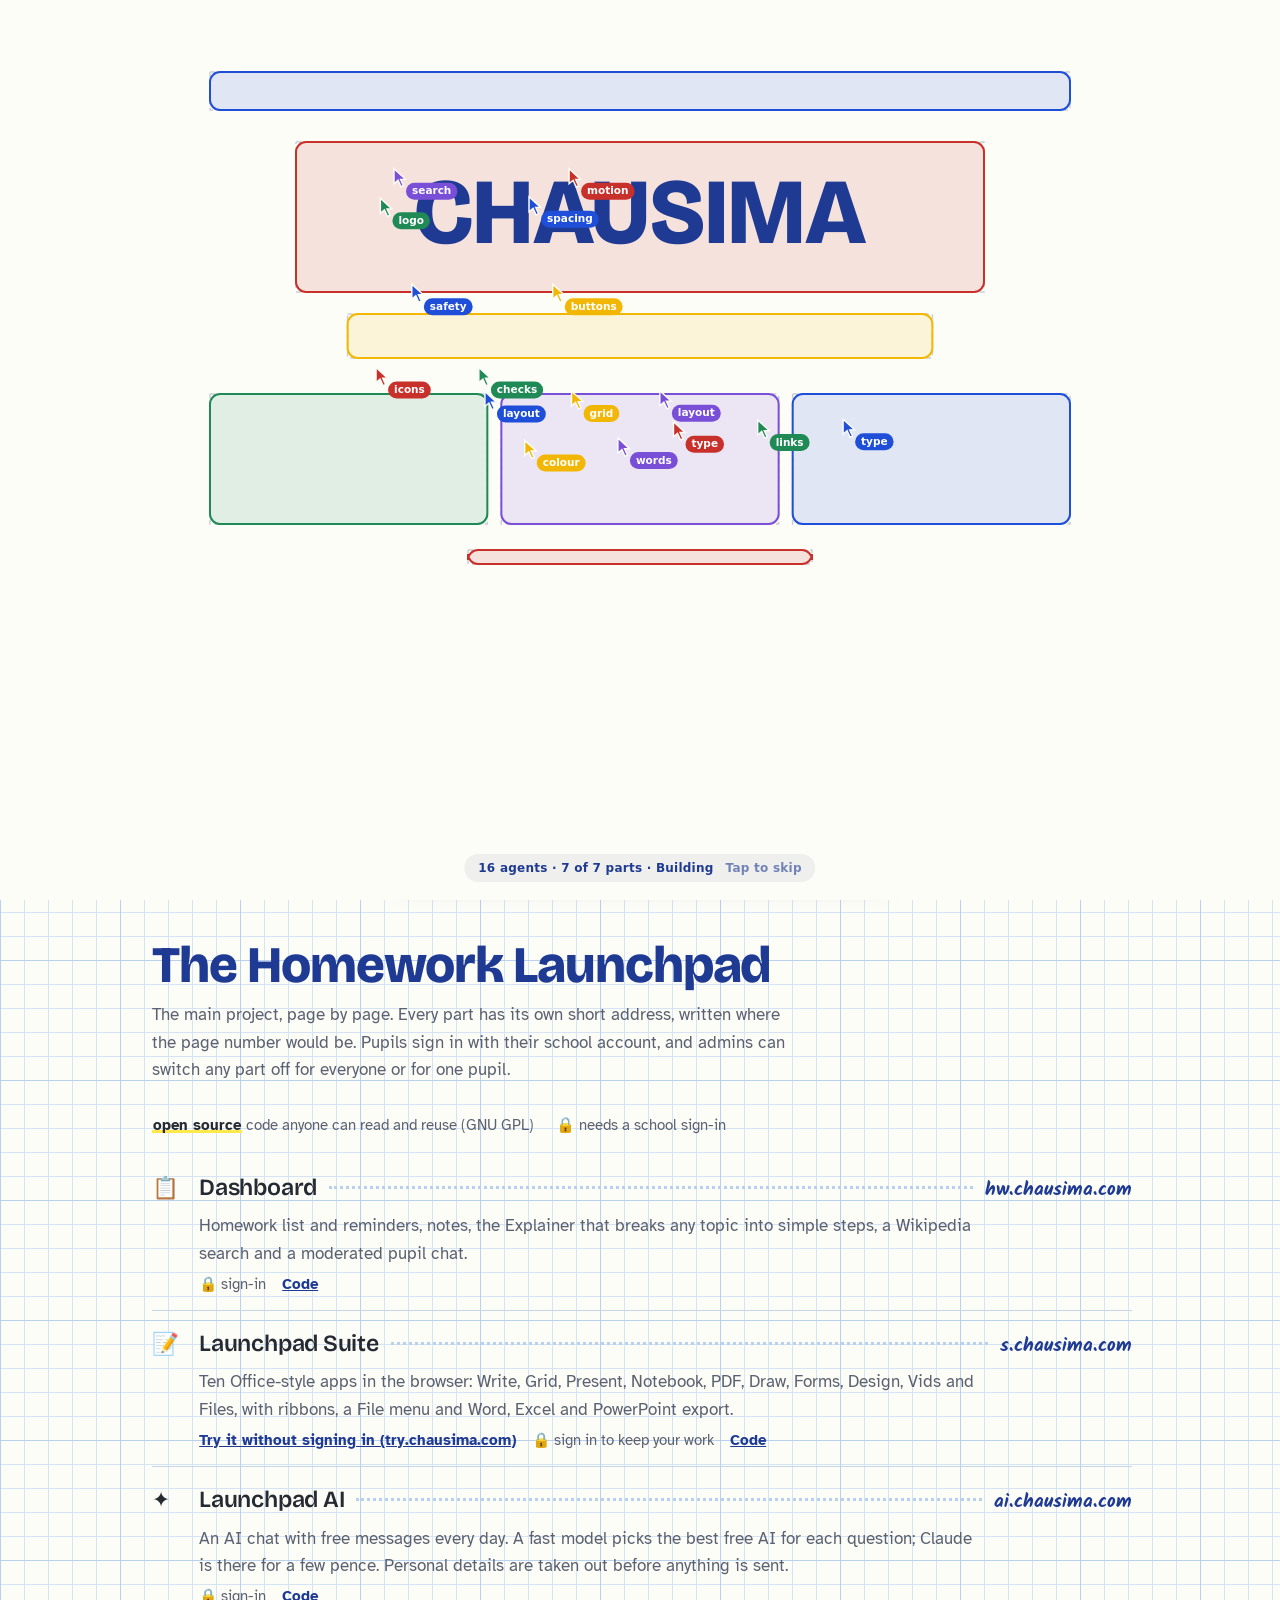
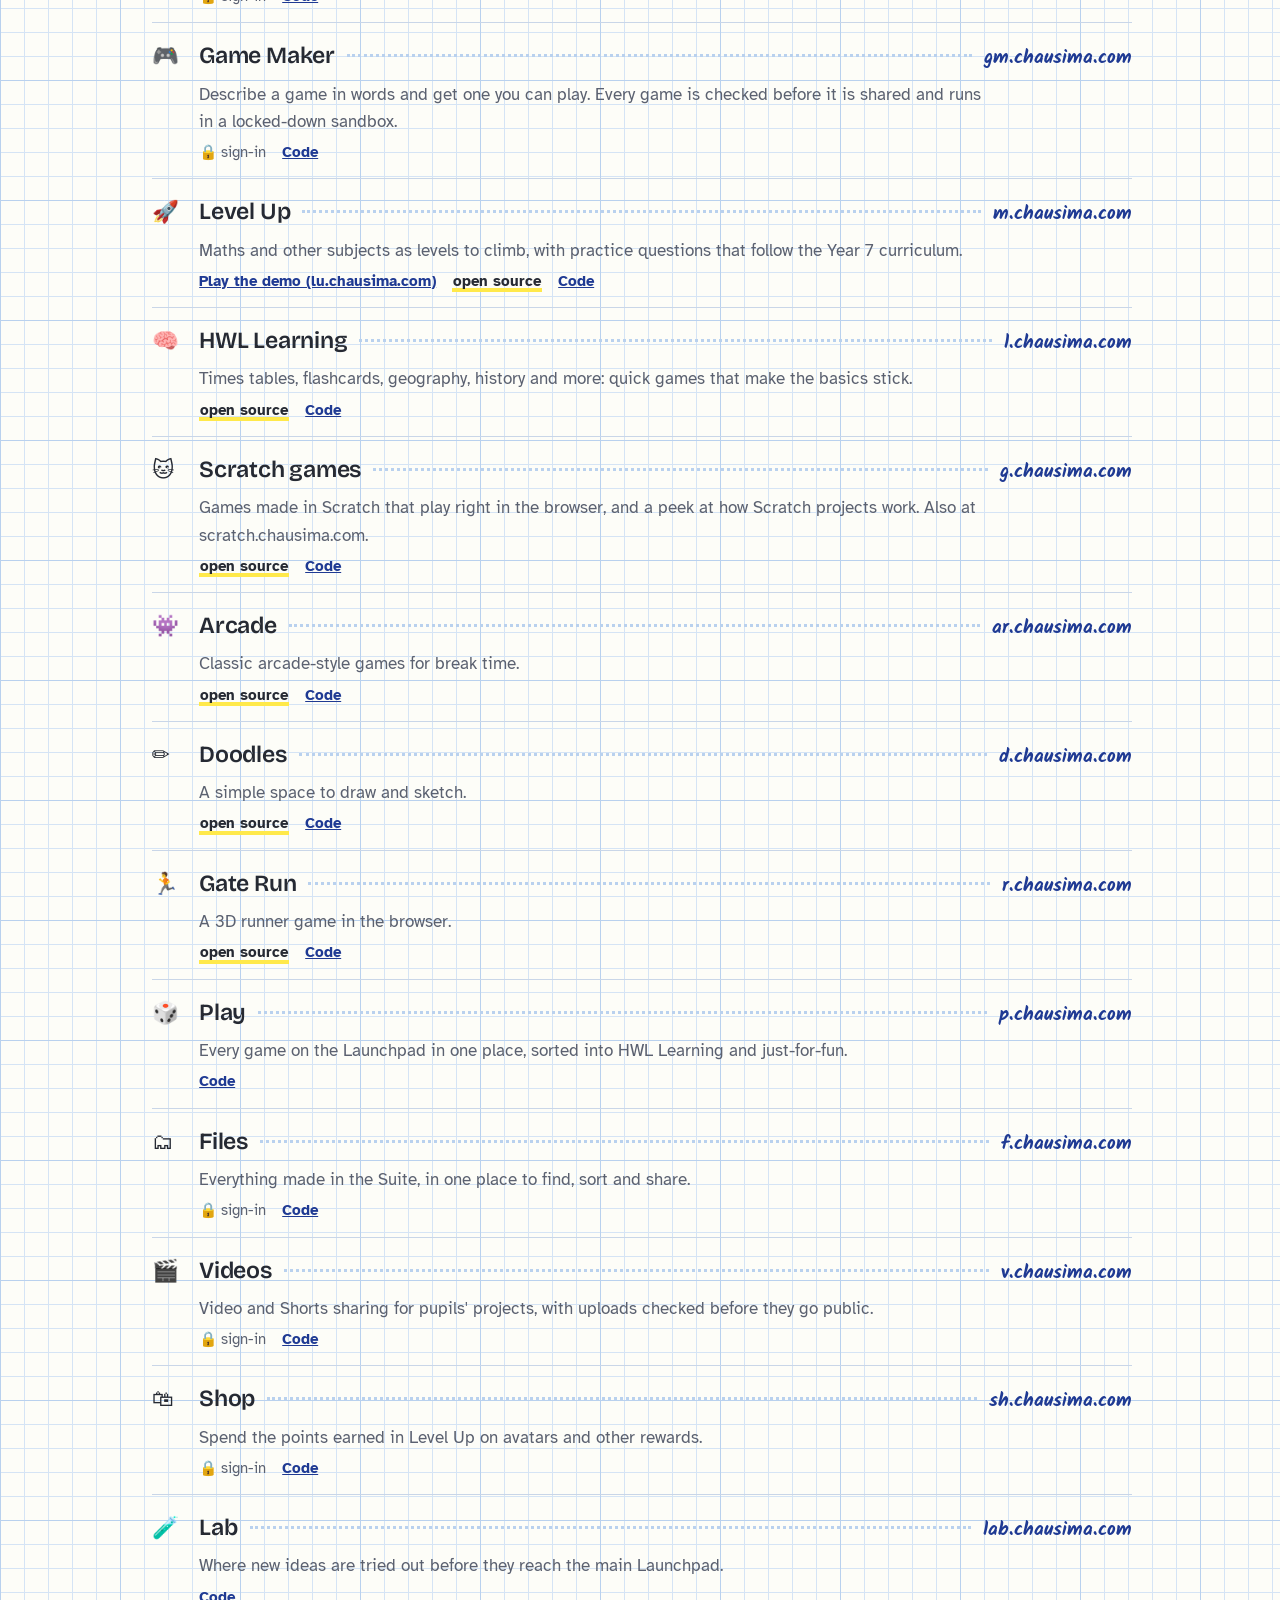
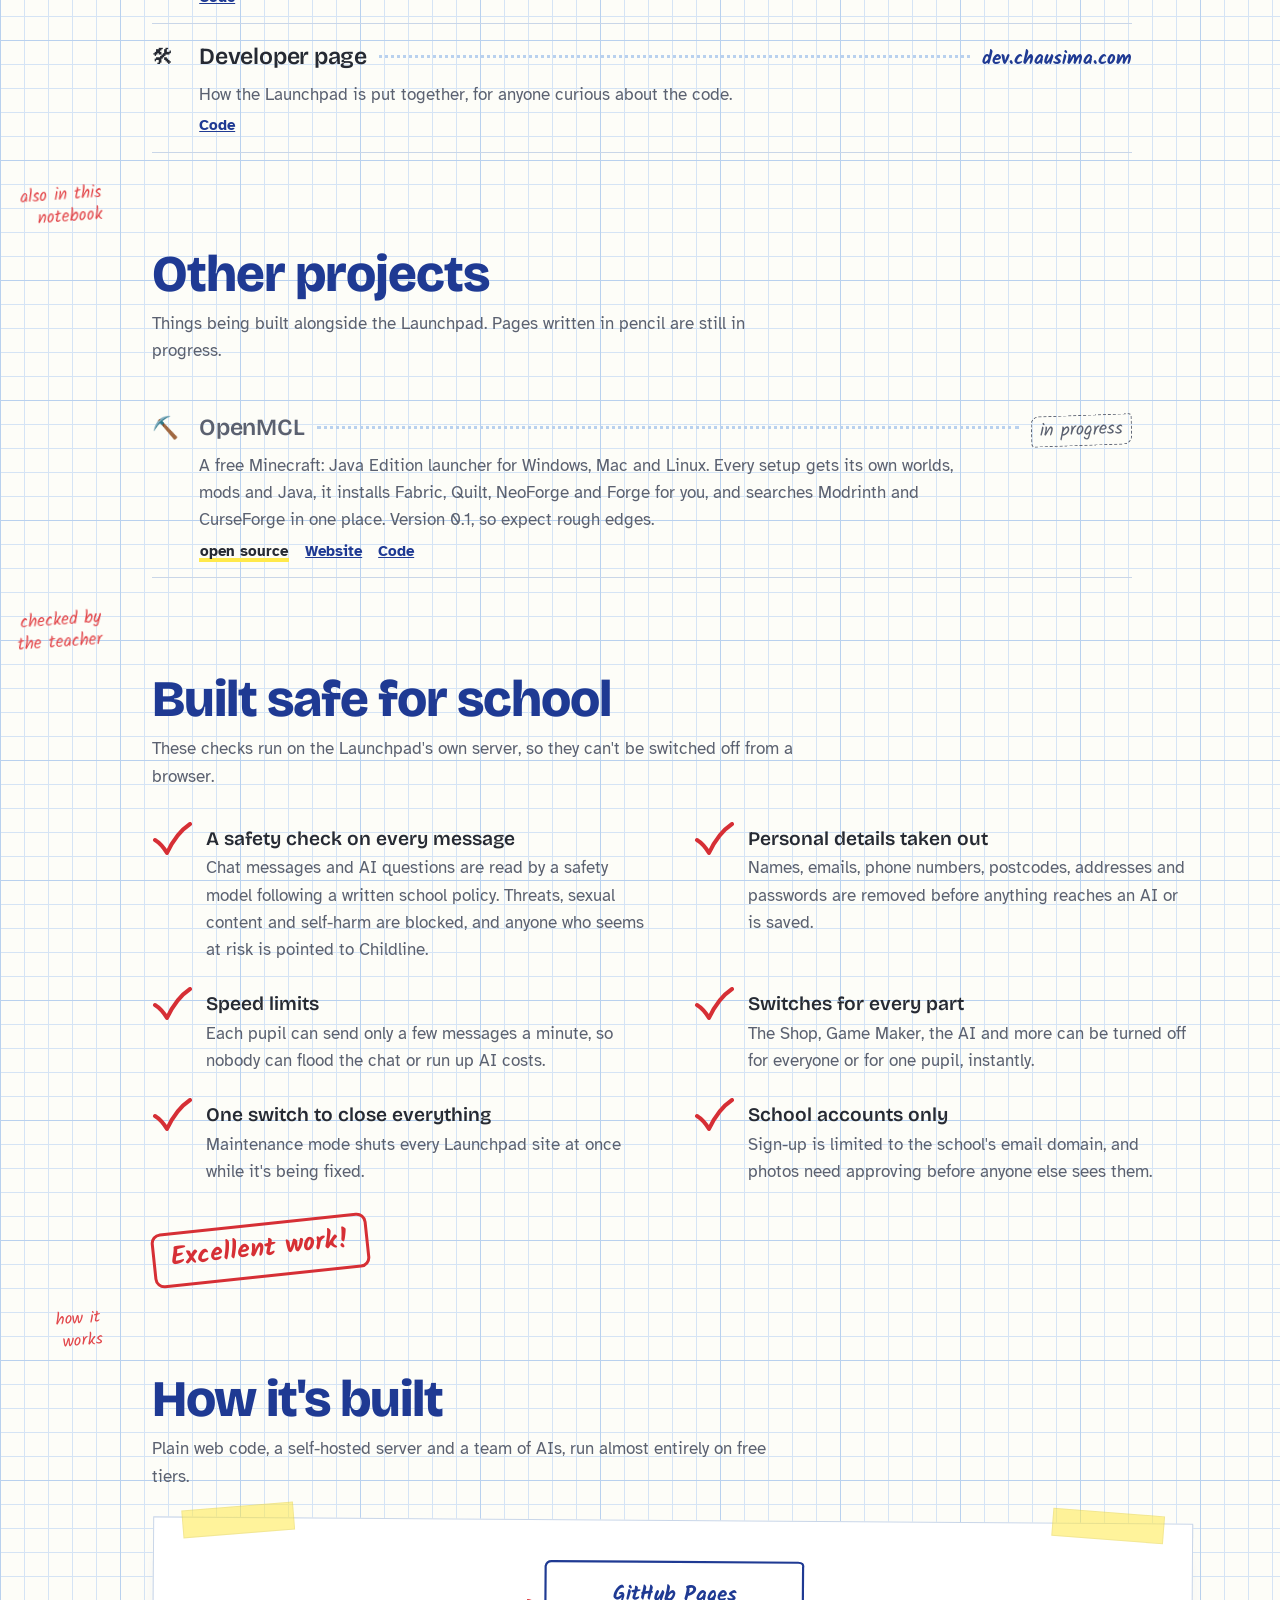
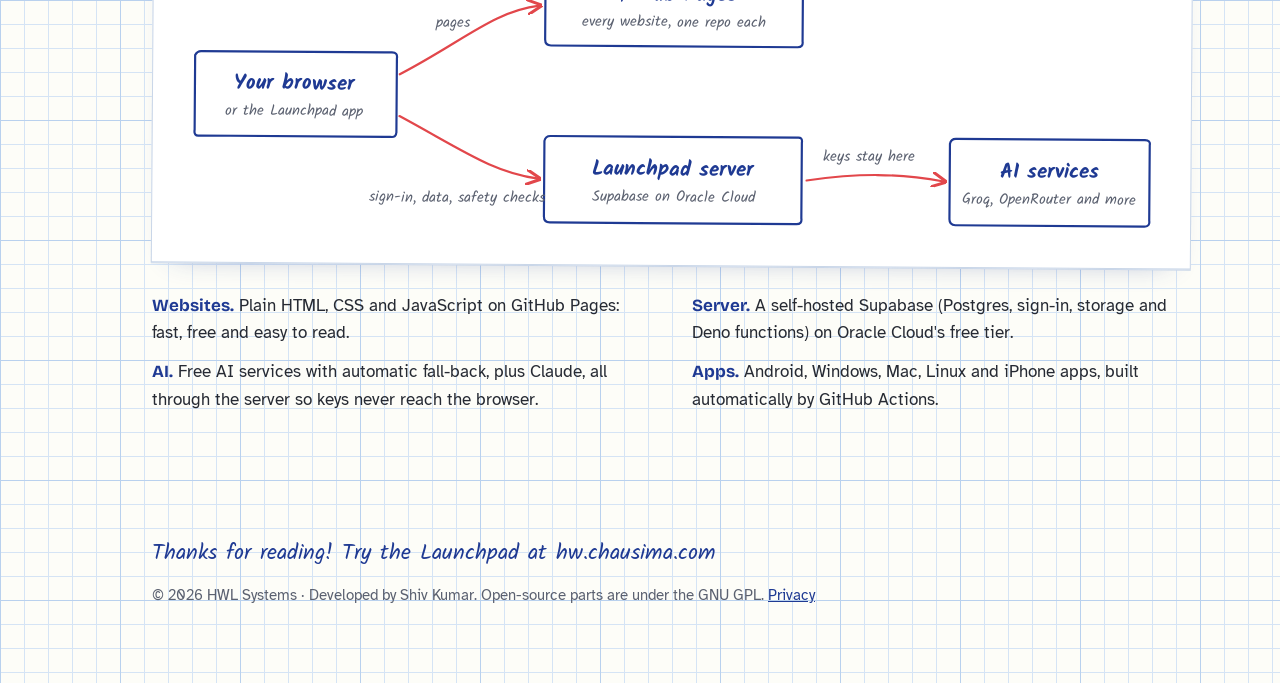
==== commit f59d9125: "New intro everywhere: a crew of cursor agents builds the page, then swarms into the name (once per v" ====
--- a/about/index.html
+++ b/about/index.html
@@ -525,7 +525,7 @@
   function afterTop(){ var a = document.getElementById("again"); if(a && !reduce) setTimeout(function(){ a.click(); }, 150); show(); }
 })();
 </script>
-<script src="brand-intro.js?b=20261115a"></script>
+<script src="brand-intro.js?b=20261118build"></script>
 <script>if (window.BrandIntro) BrandIntro.play("site");</script>
 <script src="https://chausima.com/apps.js?v=1" defer></script>
 </body>
